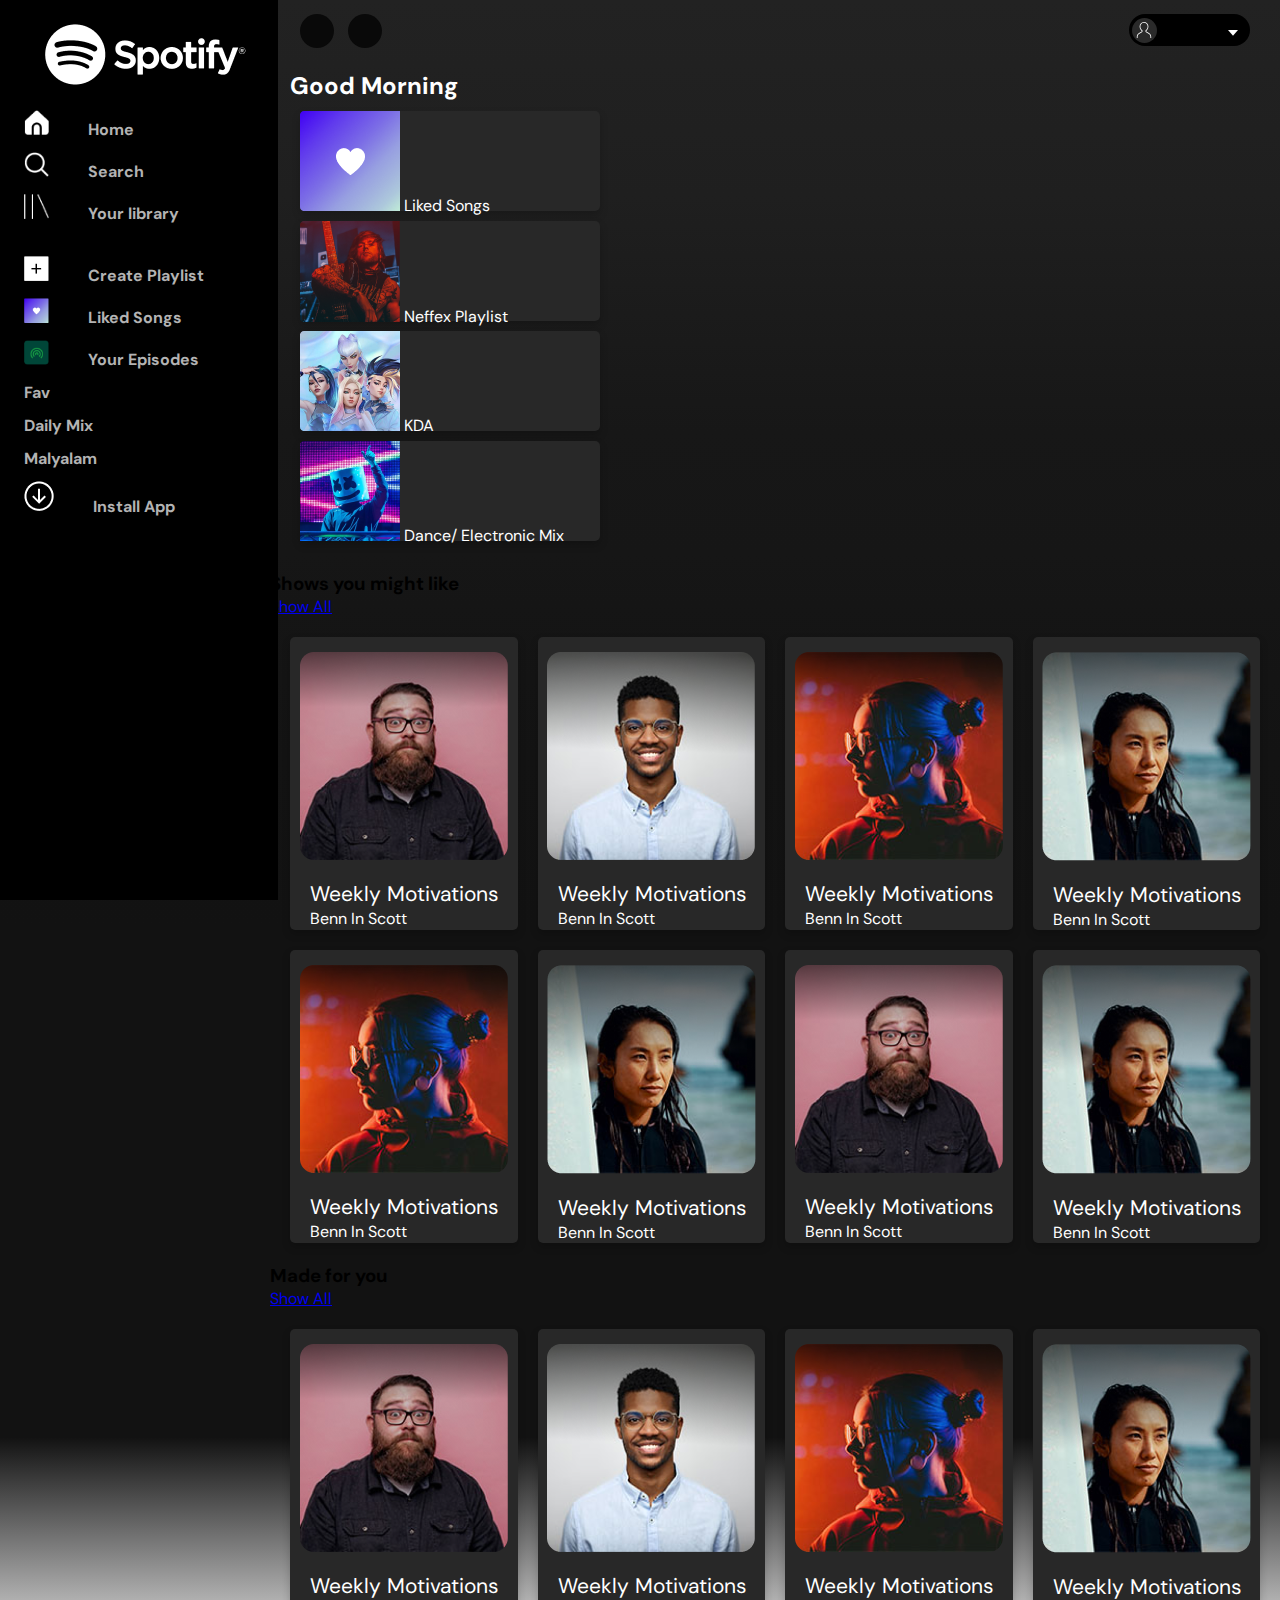
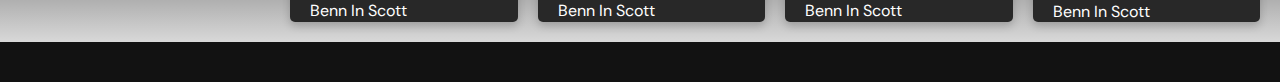
==== index.html @ f08b29c5 "half project is complete" ====
<!DOCTYPE html>
<html lang="en">

<head>
  <meta charset="UTF-8" />
  <meta name="viewport" content="width=device-width, initial-scale=1.0" />
  <title>Spotify - Web Player: Music for everyone</title>
  <!-- added external css sheet -->
  <link rel="stylesheet" href="styles.css" />
  <link rel="stylesheet" href="https://cdn.jsdelivr.net/npm/bootstrap@5.2.3/dist/css/bootstrap.min.css"
    integrity="sha384-rbsA2VBKQhggwzxH7pPCaAqO46MgnOM80zW1RWuH61DGLwZJEdK2Kadq2F9CUG65" crossorigin="anonymous" />
  <link rel="stylesheet" href="https://cdnjs.cloudflare.com/ajax/libs/font-awesome/5.14.0/css/all.min.css"
    integrity="sha512-1PKOgIY59xJ8Co8+NE6FZ+LOAZKjy+KY8iq0G4B3CyeY6wYHN3yt9PW0XpSriVlkMXe40PTKnXrLnZ9+fkDaog=="
    crossorigin="anonymous" />

  <link href='https://fonts.googleapis.com/css?family=DM Sans' rel='stylesheet'>
</head>

<body>
  <header>
    <div class="logo">
      <a href="#">
        <img src="/images/Spotify logo.png" alt="logo" />
      </a>
    </div>
    <div class="navigation">
      <ul>

        <li class="nav-links">
          <a href="#">
            <img src="/images/Home.png" alt="logo" class="img" />
            <span class="nav-list"> Home </span>
          </a>
        </li>

        <li class="nav-links">
          <a href="#">
            <img src="/images/Search.png" alt="logo" class="img" />
            <span class="nav-list"> Search </span>
          </a>
        </li>
        <li class="nav-links">
          <a href="#">
            <img src="/images/Your library.png" alt="logo" class="img" />
            <span class="nav-list"> Your library </span>
          </a>
        </li>
      </ul>
      <ul>
        <li class="nav-links">
          <a href="#">
            <img src="/images/plus.png" alt="logo" class="img" />
            <span class="nav-list"> Create Playlist </span>
          </a>
        </li>
        <li class="nav-links">
          <a href="#">
            <img src="/images/purpleheart.png" alt="logo" class="img" />
            <span class="nav-list"> Liked Songs </span>
          </a>
        </li>
        <li class="nav-links">
          <a href="#">
            <img src="/images/podcast.png" alt="logo" class="img" />
            <span class="nav-list"> Your Episodes </span>
          </a>
        </li>
        <li class="p-1 pt-2"><a href="#">
            Fav
          </a></li>
        <li class="p-1"><a href="#"> Daily Mix</a> </li>
        <li class="p-1"> <a href="#"> Malyalam</a> </li>
        <!-- <li class="p-1"><a href="#">Discover Weekly</a> </li>
        <li class="p-1"><a href="#">EDM/Popular</a> </li> -->

        <li class="download pt-3">
          <a href="#">
            <img src="/images/download.png" alt="download" />
            <span class="nav-list"> Install App</span>
          </a>
        </li>
      </ul>

    </div>
  </header>

  <main>
    <div class="topbar">
      <div class="prev-next-buttons">
        <button type="button" class="fa fas fa-chevron-left"></button>
        <button type="button" class="fa fas fa-chevron-right"></button>
      </div>
      <button class="profile">
        <div class="p-pic">
          <svg width="16" height="16" fill="currentColor" viewBox="0 0 18 20" xmlns="http://www.w3.org/2000/svg"
            data-testid="user-icon">
            <path
              d="M15.216 13.717L12 11.869C11.823 11.768 11.772 11.607 11.757 11.521C11.742 11.435 11.737 11.267 11.869 11.111L13.18 9.57401C14.031 8.58001 14.5 7.31101 14.5 6.00001V5.50001C14.5 3.98501 13.866 2.52301 12.761 1.48601C11.64 0.435011 10.173 -0.0879888 8.636 0.0110112C5.756 0.198011 3.501 2.68401 3.501 5.67101V6.00001C3.501 7.31101 3.97 8.58001 4.82 9.57401L6.131 11.111C6.264 11.266 6.258 11.434 6.243 11.521C6.228 11.607 6.177 11.768 5.999 11.869L2.786 13.716C1.067 14.692 0 16.526 0 18.501V20H1V18.501C1 16.885 1.874 15.385 3.283 14.584L6.498 12.736C6.886 12.513 7.152 12.132 7.228 11.691C7.304 11.251 7.182 10.802 6.891 10.462L5.579 8.92501C4.883 8.11101 4.499 7.07201 4.499 6.00001V5.67101C4.499 3.21001 6.344 1.16201 8.699 1.00901C9.961 0.928011 11.159 1.35601 12.076 2.21501C12.994 3.07601 13.5 4.24301 13.5 5.50001V6.00001C13.5 7.07201 13.117 8.11101 12.42 8.92501L11.109 10.462C10.819 10.803 10.696 11.251 10.772 11.691C10.849 12.132 11.115 12.513 11.503 12.736L14.721 14.585C16.127 15.384 17.001 16.884 17.001 18.501V20H18.001V18.501C18 16.526 16.932 14.692 15.216 13.717Z"
              fill="#fff"></path>
          </svg>
        </div>
        <span class="text-white mr-2">Yourname</span>
        <div class="expand-arrow">
          <svg role="img" height="16" width="16" viewBox="0 0 16 16">
            <path d="M13 10L8 4.206 3 10z" fill="#fff"></path>
          </svg>
        </div>
      </button>
    </div>
    <div id="main-scroll-page">
      <section id="featured">
        <!-- Featured Section content -->

        <div class="container">
          <div class="row">
            <h2>
              Good Morning
            </h2>
            <div class="playlist-card">

              <img src="images/imgs/Purple-big.png" alt="liked">
              <span class="px-3">Liked Songs</span>
            </div>
            <div class=" playlist-card">

              <img src="images/imgs/singer4.png" alt="n-P">
              <span class="px-3">Neffex Playlist</span>
            </div>
            <div class="playlist-card">

              <img src="images/imgs/KDA.png" alt="KDA">
              <span class="px-3">KDA</span>
            </div>
            <div class="playlist-card">

              <img src="images/imgs/marshmellow.png" alt="marshmellow">
              <span class="px-2">Dance/ Electronic Mix</span>
            </div>
          </div>
        </div>


      </section>
      <div id="multiple-playlistGrid">
        <div>
          <div id="playlistGrid-title">
            <!-- Playlist Grid title -->
            <div class="d-flex justify-content-between">
              <h3 class="text-white px-4 strong text-left ">
                Shows you might like
              </h3>
              <p class="px-5 text-right"><a href="#" class="nav-link text-white"> Show All</a> </p>
            </div>
          </div>
          <section id="playlistGrid">
            <!-- Playlist Grid content -->
  
            <div class="playlist-card">
              <img src="images/imgs/singer1.png" alt="1">
              <div class="title">Weekly Motivations</div>
              <p class="pl-1">Benn In Scott</p>
            </div>
            <div class="playlist-card">
              <img src="images/imgs/singer2.png" alt="2">
              <div class="title">Weekly Motivations</div>
              <p class="pl-1">Benn In Scott</p>
            </div>
            <div class="playlist-card">
              <img src="images/imgs/singer3.png" alt="3">
              <div class="title">Weekly Motivations</div>
              <p class="pl-1">Benn In Scott</p>
            </div>
            <div class="playlist-card">
              <img src="images/imgs/singer5.png" alt="4">
              <div class="title">Weekly Motivations</div>
              <p class="pl-1">Benn In Scott</p>
            </div>
            <div class="playlist-card">
              <img src="images/imgs/singer3.png" alt="1">
              <div class="title">Weekly Motivations</div>
              <p class="pl-1">Benn In Scott</p>
            </div>
            <div class="playlist-card">
              <img src="images/imgs/singer5.png" alt="2">
              <div class="title">Weekly Motivations</div>
              <p class="pl-1">Benn In Scott</p>
            </div>
            <div class="playlist-card">
              <img src="images/imgs/singer1.png" alt="3">
              <div class="title">Weekly Motivations</div>
              <p class="pl-1">Benn In Scott</p>
            </div>
            <div class="playlist-card">
              <img src="images/imgs/singer5.png" alt="4">
              <div class="title">Weekly Motivations</div>
              <p class="pl-1">Benn In Scott</p>
            </div>
          </section>
        </div>
       
        <div>
            <!-- Grid 2 Made for you -->
          <div id="playlistGrid-title">
            <!-- Playlist Grid title -->
            <div class="d-flex justify-content-between">
              <h3 class="text-white px-4 strong text-left ">
                Made for you
              </h3>
              <p class="px-5 text-right"><a href="#" class="nav-link text-white"> Show All</a> </p>
            </div>
          </div>
    
          <section id="playlistGrid">
            <!-- Playlist Grid content -->
    
            <div class="playlist-card">
              <img src="images/imgs/singer1.png" alt="1">
              <div class="title">Weekly Motivations</div>
              <p class="pl-1">Benn In Scott</p>
            </div>
            <div class="playlist-card">
              <img src="images/imgs/singer2.png" alt="2">
              <div class="title">Weekly Motivations</div>
              <p class="pl-1">Benn In Scott</p>
            </div>
            <div class="playlist-card">
              <img src="images/imgs/singer3.png" alt="3">
              <div class="title">Weekly Motivations</div>
              <p class="pl-1">Benn In Scott</p>
            </div>
            <div class="playlist-card">
              <img src="images/imgs/singer5.png" alt="4">
              <div class="title">Weekly Motivations</div>
              <p class="pl-1">Benn In Scott</p>
            </div>
          </section>
        </div>

        <div></div>
      </div>
    </div>

    </div>
   
    <section id="playlistDetail">
      <!-- Playlist Detail Page content -->
    </section>
    <section id="browse">
      <!-- Browse Section content -->
    </section>

  </main>
  <script src="https://cdn.jsdelivr.net/npm/bootstrap@5.2.3/dist/js/bootstrap.min.js"
    integrity="sha384-cuYeSxntonz0PPNlHhBs68uyIAVpIIOZZ5JqeqvYYIcEL727kskC66kF92t6Xl2V"
    crossorigin="anonymous"></script>
</body>

</html>
---- styles.css ----
* {
    padding: 0;
    margin: 0;
    
  }
  body {
    font-family: 'DM Sans', sans-serif !important;
  }

header {
    position: fixed;
    left: 0;
    top: 0;
    bottom: 0;
    background-color: #000000;
    padding: 24px;
    color: white;
}

header .logo {
  width: 200px;
  height: 60px;
    padding-left: 20px;
    padding-right: 10px;
}
header .img {
    width: 25px;
    height: 25px;
}
header .navigation ul {
    list-style: none;
    margin-top: 20px;
  }
  header .navigation ul li {
    padding: 6px 0px;
  }
  header .navigation ul li a {
    color: #b3b3b3;
    text-decoration: none;
    font-weight: bold;
  }
  header .navigation ul li a:hover,
  header .navigation ul li a:active,
  header .navigation ul li a:focus {
    color: #ffffff;
  }
  header .navigation ul li a:hover .fa,
  header .navigation ul li a:active .fa,
  header .navigation ul li a:focus .fa {
    color: #b3b3b3;
  }
  header .navigation ul li .fa {
    font-size: 20px;
    margin-right: 10px;
  }
  header .navigation ul li a:hover .fa:hover,
  header .navigation ul li a:hover .fa:active,
  header .navigation ul li a:hover .fa:focus {
    color: #ffffff;
  }
header .download{
   position: sticky;

}
header .nav-list {
    padding-left: 35px;
}

header .search {
    /* And finally some styling for the search functionality */
}
main{
    
background: linear-gradient(180deg, #222222 0%, #1F1F1F 11.64%, #171717 25.66%, #161616 32.94%, #151515 35.98%, #131313 44.89%, #121212 55.22%, #121212 75.34%, #121212 85.45%, rgba(18, 18, 18, 0) 100%);

} 
.topbar {
  position: fixed;
    top: 0;
    left: 270px;
    right: 0;
    display: flex;
    justify-content: space-between !important;
    padding: 14px 30px;
  }
  .topbar .prev-next-buttons button {
    color: #7a7a7a;
    cursor: not-allowed;
    width: 34px;
    height: 34px;
    border-radius: 100%;
    font-size: 18px;
    border: 0px;
    background-color: #090909;
    margin-right: 10px;
  }
  .topbar .profile{
    border: 0;
    display: flex;
    flex-direction: row;
    align-items: center;
    height: 32px;
    border-radius: 16px;
    padding: 1px;
    background-color: #000;

  }
  .topbar .p-pic{
    width: 25px;
    height: 25px;
    background-color: #2a2a2a;
    border-radius: 50%;
    margin-right: 8px;
    margin-left: 2px;
    display: grid;
    place-items: center;
}
.topbar .expand-arrow{
  transform: rotateZ(180deg);
    margin-right: 8px;
}
#main-scroll-page{
  margin-left: 270px;
}
#featured {
    display: flex;
    flex-wrap: wrap;
    justify-content: space-between;
    padding: 20px;
    color: white;
    padding-top: 70px;
}

#featured .playlist-card {
    margin: 10px;
    padding: 0px;
    background-color: #282828;
    border-radius: 5px;
    box-shadow: 0 4px 8px 0 rgba(0, 0, 0, 0.2);
    height: 100px;
    width: 300px;
}

#musicPlayer {
  position: fixed;
    bottom: 0;
    width: 100%;
    display: flex;
    align-items: center;
    padding: 6px;
    background-color: #181818;
    color: white;
}


#musicPlayer .track-info {
  /* And some styling for the track info here */
    display: flex;
    align-items: center;
}

#musicPlayer .track-info .name{
  font-weight: bolder;
}

#musicPlayer .track-info .artist{
  font-size:10px ;
}
#musicPlayer .playback {
  /* We can add styling specifically for the play/pause, next/prev buttons here */
  display: flex;
  flex-direction: column;
  align-items: center;
  padding-left: 30px;
  margin-left: auto;

}
#musicPlayer .playback .controls {
  /* We can add styling specifically for the play/pause, next/prev buttons here */
  display: flex;
  align-items: center;
  

}
#musicPlayer .playback .progress-bar {
  /* And finally some styling for the progress bar */
  display: flex;
  flex-direction: row;
  align-items: center;
}
#musicPlayer .playback .progress-bar .p-bar-css{
  padding: 0 10px 0 10px;
}
#musicPlayer .playback .progress-bar .time{
  font-size: 14px;
  color:#C4C4C4;
  ;
}
#musicPlayer .volume {
  /* And some styling for the volume controls */
  display: flex;
    align-items: center;
    padding-right: 20px;
    margin-left: auto;
}

#musicPlayer .volume img{
  /* And some styling for the volume controls */
  padding: 4px;
}
#playlistGrid {
    display: grid;
    
    grid-template-columns: repeat(auto-fill, minmax(200px, 1fr));
    gap: 20px;
    padding: 20px;
    color: white;
}
#playlistGrid .playlist-card {
    background-color: #282828;
    border-radius: 5px;
    overflow: hidden;
    box-shadow: 0 4px 8px 0 rgba(0, 0, 0, 0.2);
}

#playlistGrid .playlist-card img {
    display: block;
    margin-left: auto;
    margin-right: auto;
    margin-top: 15px;
    height: auto;

}

#playlistGrid .playlist-card .title {
    /* Add some styling for the title here */
    font-size: 21px;
    padding-top: 20px;
    padding-left: 20px;
}
#playlistGrid .playlist-card p {
   padding-left: 20px;
   margin-bottom: 0px;
}
#playlistDetail {
  padding: 20px;
  background-color: #121212;
  color: white;
}

#playlistDetail .header {
  display: flex;
  align-items: center;
  gap: 20px;
}

#playlistDetail .header img {
  width: 200px;
  height: 200px;
  object-fit: cover;
}

#playlistDetail .header .info {
  /* Add some styling for the playlist title, description, and other info here */
}

#playlistDetail .tracklist {
  margin-top: 40px;
  /* Add some styling for the tracklist here */
}
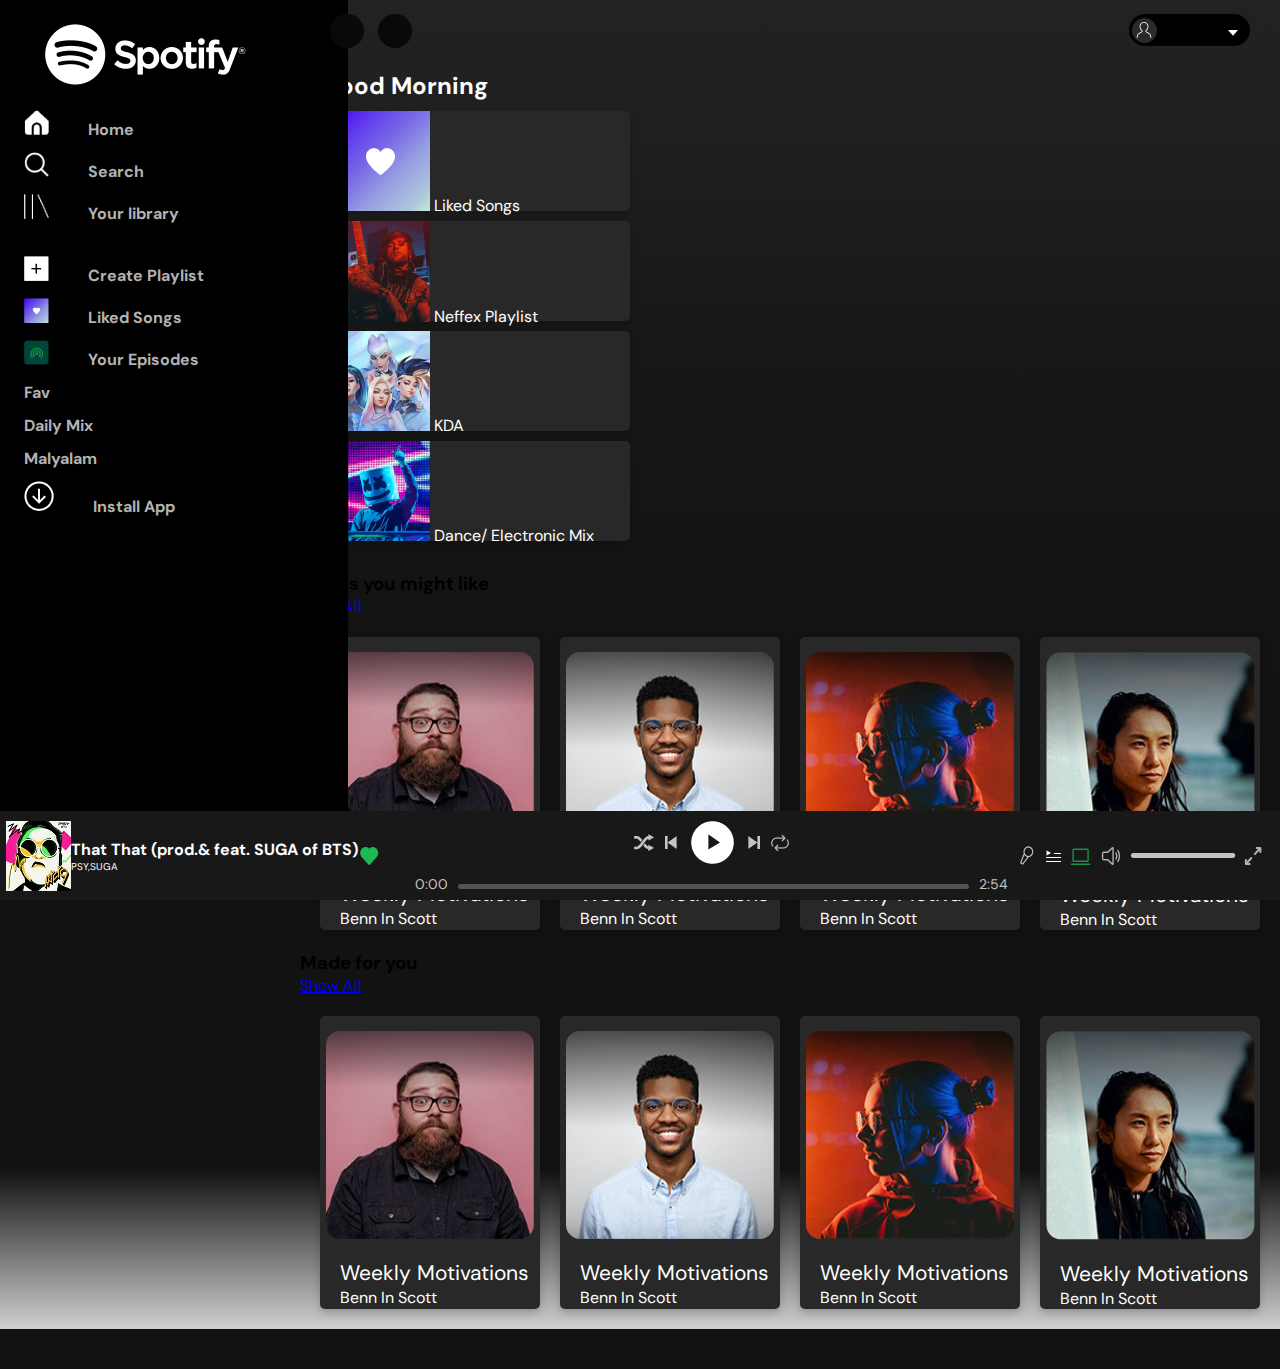
==== commit bde9fb90: "half project is complete 1 page add playback change d" ====
--- a/index.html
+++ b/index.html
@@ -20,7 +20,7 @@
   <header>
     <div class="logo">
       <a href="#">
-        <img src="/images/Spotify logo.png" alt="logo" />
+        <img src="images/Spotify logo.png" alt="logo" />
       </a>
     </div>
     <div class="navigation">
@@ -28,20 +28,20 @@
 
         <li class="nav-links">
           <a href="#">
-            <img src="/images/Home.png" alt="logo" class="img" />
+            <img src="images/Home.png" alt="logo" class="img" />
             <span class="nav-list"> Home </span>
           </a>
         </li>
 
         <li class="nav-links">
           <a href="#">
-            <img src="/images/Search.png" alt="logo" class="img" />
+            <img src="images/Search.png" alt="logo" class="img" />
             <span class="nav-list"> Search </span>
           </a>
         </li>
         <li class="nav-links">
           <a href="#">
-            <img src="/images/Your library.png" alt="logo" class="img" />
+            <img src="images/Your library.png" alt="logo" class="img" />
             <span class="nav-list"> Your library </span>
           </a>
         </li>
@@ -49,19 +49,19 @@
       <ul>
         <li class="nav-links">
           <a href="#">
-            <img src="/images/plus.png" alt="logo" class="img" />
+            <img src="images/plus.png" alt="logo" class="img" />
             <span class="nav-list"> Create Playlist </span>
           </a>
         </li>
         <li class="nav-links">
           <a href="#">
-            <img src="/images/purpleheart.png" alt="logo" class="img" />
+            <img src="images/purpleheart.png" alt="logo" class="img" />
             <span class="nav-list"> Liked Songs </span>
           </a>
         </li>
         <li class="nav-links">
           <a href="#">
-            <img src="/images/podcast.png" alt="logo" class="img" />
+            <img src="images/podcast.png" alt="logo" class="img" />
             <span class="nav-list"> Your Episodes </span>
           </a>
         </li>
@@ -75,7 +75,7 @@
 
         <li class="download pt-3">
           <a href="#">
-            <img src="/images/download.png" alt="download" />
+            <img src="images/download.png" alt="download" />
             <span class="nav-list"> Install App</span>
           </a>
         </li>
@@ -175,26 +175,6 @@
               <div class="title">Weekly Motivations</div>
               <p class="pl-1">Benn In Scott</p>
             </div>
-            <div class="playlist-card">
-              <img src="images/imgs/singer3.png" alt="1">
-              <div class="title">Weekly Motivations</div>
-              <p class="pl-1">Benn In Scott</p>
-            </div>
-            <div class="playlist-card">
-              <img src="images/imgs/singer5.png" alt="2">
-              <div class="title">Weekly Motivations</div>
-              <p class="pl-1">Benn In Scott</p>
-            </div>
-            <div class="playlist-card">
-              <img src="images/imgs/singer1.png" alt="3">
-              <div class="title">Weekly Motivations</div>
-              <p class="pl-1">Benn In Scott</p>
-            </div>
-            <div class="playlist-card">
-              <img src="images/imgs/singer5.png" alt="4">
-              <div class="title">Weekly Motivations</div>
-              <p class="pl-1">Benn In Scott</p>
-            </div>
           </section>
         </div>
        
@@ -241,7 +221,49 @@
     </div>
 
     </div>
-   
+    <section id="musicPlayer">
+      <!-- Music Player content -->
+      <div class="track-info">
+        <img src="images/imgs/that-that-psy.jpeg" alt="player" class="rounded">
+        <div class="mx-3">
+          <div class="name">That That (prod.& feat. SUGA of BTS)</div>
+          <div class="artist">PSY,SUGA</div>
+        </div>
+        <img src="images/grren-heart.png" alt="heart">
+      </div>
+      <div class="playback">
+        <div class="controls">
+          <div>
+            <img src="images/shuffle.png" alt="">
+          </div>
+          <div>
+            <img src="images/previous.png" alt="">
+          </div>
+          <div>
+            <img src="images/gridicons_play.png" alt="">
+          </div>
+          <div>
+            <img src="images/next.png" alt="">
+          </div>
+          <div>
+            <img src="images/loop.png" alt="">
+          </div>
+        </div>
+        <div class="progress-bar">
+          <div class="time">0:00</div>
+          <div class="p-bar-css"><img src="images/music-bar.png"></div>
+          <div class="time">2:54</div>
+        </div>
+      </div>
+      <div class="volume">
+        <img src="images/microphone.png" alt="">
+        <img src="images/list.png" alt="">
+        <img src="images/carbon_laptop.png" alt="">
+        <img src="images/speaker-white.png" alt="">
+        <img src="images/volume-bar.png" alt="">
+        <img src="images/strech.png" alt="">
+      </div>
+    </section>
     <section id="playlistDetail">
       <!-- Playlist Detail Page content -->
     </section>
--- a/styles.css
+++ b/styles.css
@@ -15,6 +15,7 @@
     background-color: #000000;
     padding: 24px;
     color: white;
+    width: 300px;
 }
 
 header .logo {
@@ -59,7 +60,7 @@
     color: #ffffff;
   }
 header .download{
-   position: sticky;
+   
 
 }
 header .nav-list {
@@ -77,7 +78,7 @@
 .topbar {
   position: fixed;
     top: 0;
-    left: 270px;
+    left: 300px;
     right: 0;
     display: flex;
     justify-content: space-between !important;
@@ -120,7 +121,7 @@
     margin-right: 8px;
 }
 #main-scroll-page{
-  margin-left: 270px;
+  margin-left: 300px;
 }
 #featured {
     display: flex;
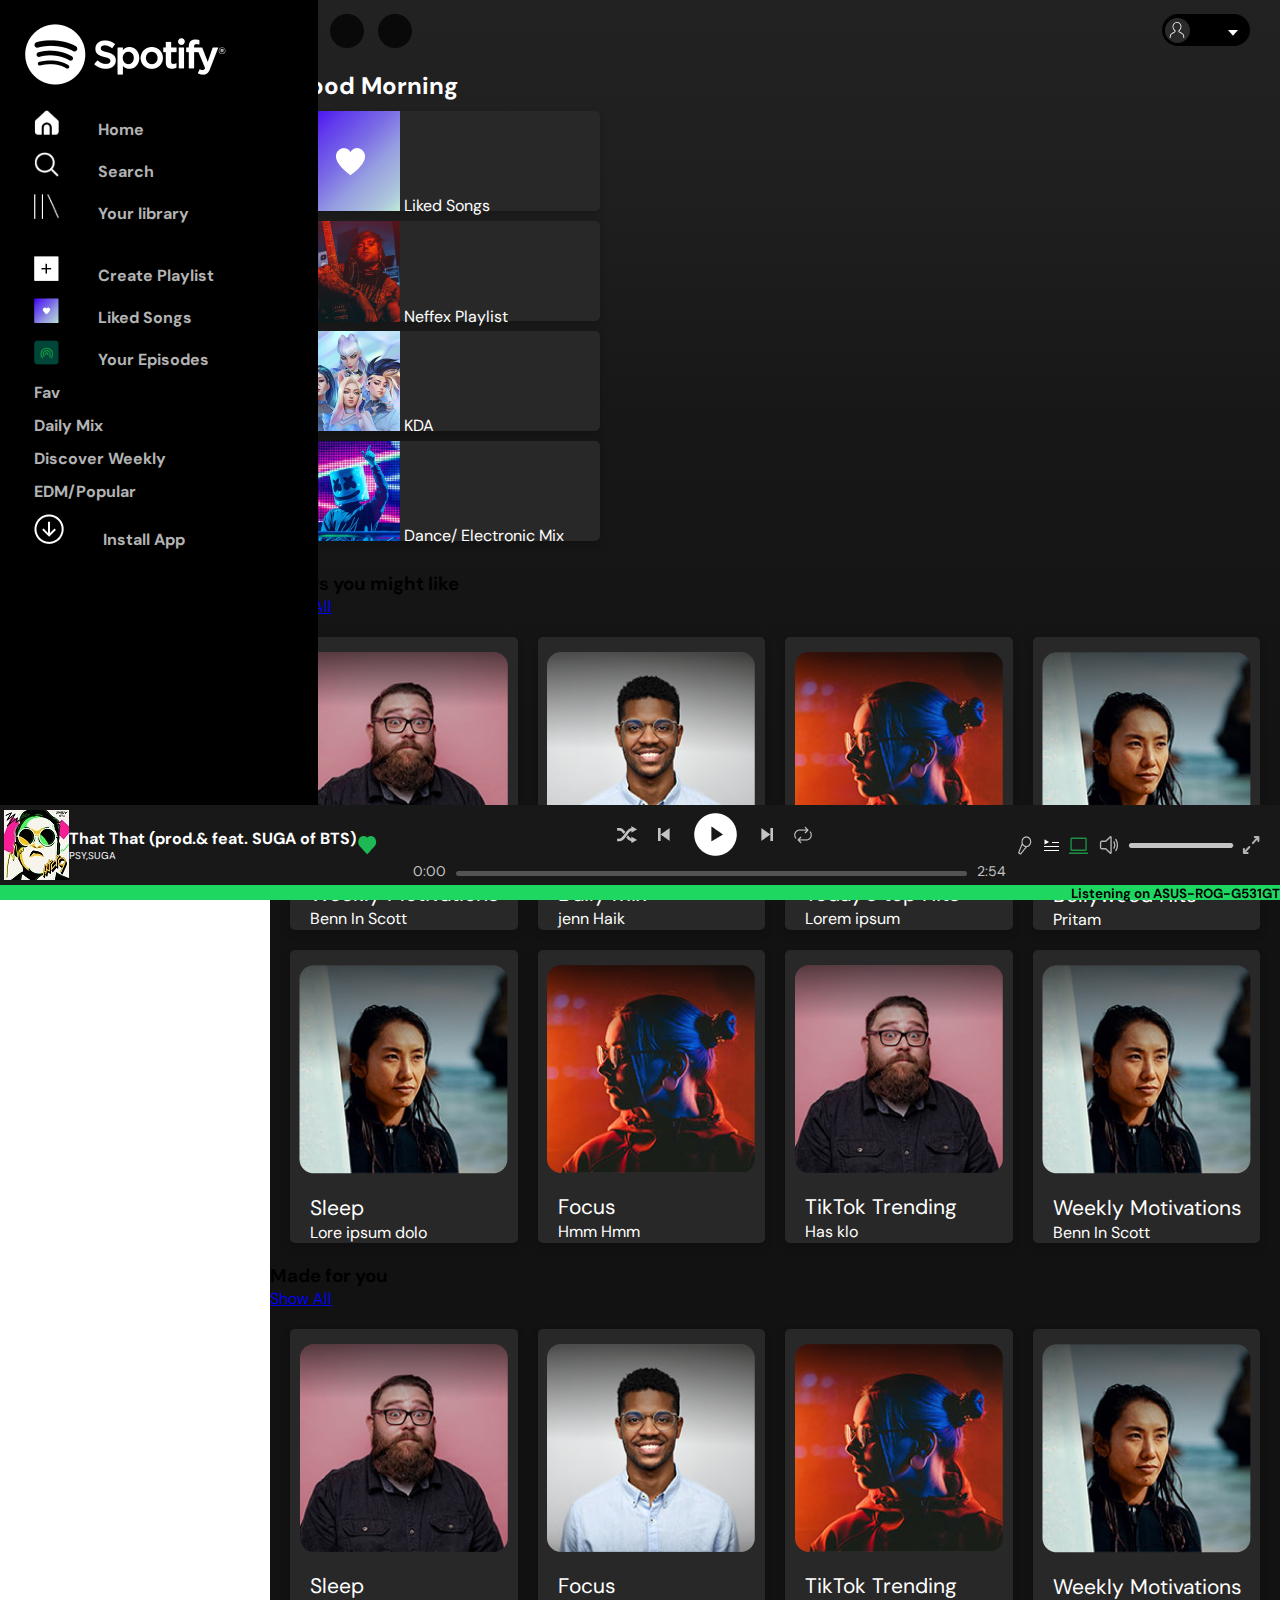
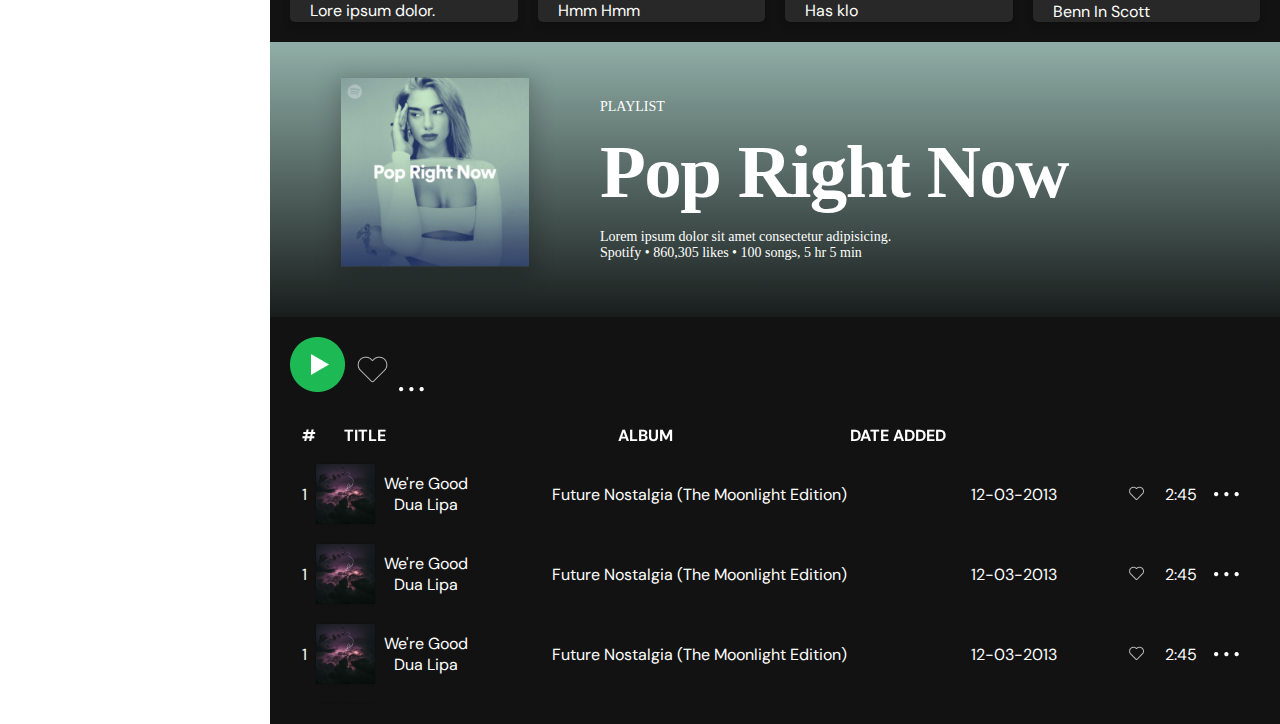
==== commit b5e22189: "Spotify final project" ====
--- a/index.html
+++ b/index.html
@@ -40,7 +40,7 @@
           </a>
         </li>
         <li class="nav-links">
-          <a href="#">
+          <a href="playlist.html">
             <img src="images/Your library.png" alt="logo" class="img" />
             <span class="nav-list"> Your library </span>
           </a>
@@ -54,13 +54,13 @@
           </a>
         </li>
         <li class="nav-links">
-          <a href="#">
+          <a href="playlist.html">
             <img src="images/purpleheart.png" alt="logo" class="img" />
             <span class="nav-list"> Liked Songs </span>
           </a>
         </li>
         <li class="nav-links">
-          <a href="#">
+          <a href="playlist.html">
             <img src="images/podcast.png" alt="logo" class="img" />
             <span class="nav-list"> Your Episodes </span>
           </a>
@@ -68,10 +68,11 @@
         <li class="p-1 pt-2"><a href="#">
             Fav
           </a></li>
-        <li class="p-1"><a href="#"> Daily Mix</a> </li>
-        <li class="p-1"> <a href="#"> Malyalam</a> </li>
-        <!-- <li class="p-1"><a href="#">Discover Weekly</a> </li>
-        <li class="p-1"><a href="#">EDM/Popular</a> </li> -->
+        <li class="p-1"><a href="playlistGrid"> Daily Mix</a> </li>
+        
+        <!-- <li class="p-1"> <a href="#"> Malyalam</a> </li> -->
+        <li class="p-1"><a href="playlist.html">Discover Weekly</a> </li>
+        <li class="p-1"><a href="#playlistGrid">EDM/Popular</a> </li>
 
         <li class="download pt-3">
           <a href="#">
@@ -99,7 +100,7 @@
               fill="#fff"></path>
           </svg>
         </div>
-        <span class="text-white mr-2">Yourname</span>
+        <span class="text-white mr-2">Jack</span>
         <div class="expand-arrow">
           <svg role="img" height="16" width="16" viewBox="0 0 16 16">
             <path d="M13 10L8 4.206 3 10z" fill="#fff"></path>
@@ -149,7 +150,7 @@
               <h3 class="text-white px-4 strong text-left ">
                 Shows you might like
               </h3>
-              <p class="px-5 text-right"><a href="#" class="nav-link text-white"> Show All</a> </p>
+              <p class="px-5 text-right"><a href="playlist.html" class="nav-link text-white"> Show All</a> </p>
             </div>
           </div>
           <section id="playlistGrid">
@@ -162,13 +163,35 @@
             </div>
             <div class="playlist-card">
               <img src="images/imgs/singer2.png" alt="2">
-              <div class="title">Weekly Motivations</div>
-              <p class="pl-1">Benn In Scott</p>
+              <div class="title">Daily mix</div>
+              <p class="pl-1">jenn Haik </p>
             </div>
             <div class="playlist-card">
               <img src="images/imgs/singer3.png" alt="3">
-              <div class="title">Weekly Motivations</div>
-              <p class="pl-1">Benn In Scott</p>
+              <div class="title">Today's top Hits</div>
+              <p class="pl-1">Lorem ipsum</p>
+            </div>
+            <div class="playlist-card">
+              <img src="images/imgs/singer5.png" alt="4">
+              <div class="title">Bollywood Hits</div>
+              <p class="pl-1">Pritam</p>
+            </div>
+            <!-- Playlist Grid content -->
+    
+            <div class="playlist-card">
+              <img src="images/imgs/singer5.png" alt="1">
+              <div class="title">Sleep</div>
+              <p class="pl-1">Lore ipsum dolo</p>
+            </div>
+            <div class="playlist-card">
+              <img src="images/imgs/singer3.png" alt="2">
+              <div class="title">Focus</div>
+              <p class="pl-1">Hmm Hmm</p>
+            </div>
+            <div class="playlist-card">
+              <img src="images/imgs/singer1.png" alt="3">
+              <div class="title">TikTok Trending</div>
+              <p class="pl-1">Has klo</p>
             </div>
             <div class="playlist-card">
               <img src="images/imgs/singer5.png" alt="4">
@@ -186,7 +209,7 @@
               <h3 class="text-white px-4 strong text-left ">
                 Made for you
               </h3>
-              <p class="px-5 text-right"><a href="#" class="nav-link text-white"> Show All</a> </p>
+              <p class="px-5 text-right"><a href="index.html" class="nav-link text-white"> Show All</a> </p>
             </div>
           </div>
     
@@ -195,18 +218,18 @@
     
             <div class="playlist-card">
               <img src="images/imgs/singer1.png" alt="1">
-              <div class="title">Weekly Motivations</div>
-              <p class="pl-1">Benn In Scott</p>
+              <div class="title">Sleep</div>
+              <p class="pl-1">Lore ipsum dolor.</p>
             </div>
             <div class="playlist-card">
               <img src="images/imgs/singer2.png" alt="2">
-              <div class="title">Weekly Motivations</div>
-              <p class="pl-1">Benn In Scott</p>
+              <div class="title">Focus</div>
+              <p class="pl-1">Hmm Hmm</p>
             </div>
             <div class="playlist-card">
               <img src="images/imgs/singer3.png" alt="3">
-              <div class="title">Weekly Motivations</div>
-              <p class="pl-1">Benn In Scott</p>
+              <div class="title">TikTok Trending</div>
+              <p class="pl-1">Has klo</p>
             </div>
             <div class="playlist-card">
               <img src="images/imgs/singer5.png" alt="4">
@@ -215,9 +238,9 @@
             </div>
           </section>
         </div>
-
-        <div></div>
-      </div>
+      </div>
+
+      
     </div>
 
     </div>
@@ -227,27 +250,26 @@
         <img src="images/imgs/that-that-psy.jpeg" alt="player" class="rounded">
         <div class="mx-3">
           <div class="name">That That (prod.& feat. SUGA of BTS)</div>
+          <div class="name-small">That That</div>
           <div class="artist">PSY,SUGA</div>
         </div>
         <img src="images/grren-heart.png" alt="heart">
       </div>
       <div class="playback">
         <div class="controls">
-          <div>
+          
             <img src="images/shuffle.png" alt="">
-          </div>
-          <div>
+          
+          
             <img src="images/previous.png" alt="">
-          </div>
-          <div>
+          
+          
             <img src="images/gridicons_play.png" alt="">
-          </div>
-          <div>
+          
             <img src="images/next.png" alt="">
-          </div>
-          <div>
+          
             <img src="images/loop.png" alt="">
-          </div>
+          
         </div>
         <div class="progress-bar">
           <div class="time">0:00</div>
@@ -264,12 +286,208 @@
         <img src="images/strech.png" alt="">
       </div>
     </section>
-    <section id="playlistDetail">
-      <!-- Playlist Detail Page content -->
+    <div class="footer-green">
+    <div class="footer-text">  Listening on ASUS-ROG-G531GT</div>
+
+    </div>
+    <div id="playlist-page">
+      <section id="playlistDetail">
+        <!-- Playlist Detail Page content -->
+       
+          <div class="header">
+           <a href="playlist.html"><img src="images/imgs/dua.png" alt="cover"></a>
+            <div class="info"><div class="text-small">PLAYLIST</div>
+              <div class="playlist-title">
+                Pop Right Now
+              </div>
+              <div>
+                Lorem ipsum dolor sit amet consectetur adipisicing.
+              </div>
+              <div>
+               <bold>Spotify </bold><span class="text-muted px-1"> <span class="text-white">• </span>
+                860,305 likes <span class="text-white">• </span>100 songs, 5 hr 5 min</span>
+              </div>
+            </div>
+            
+          </div>
+      </section>
+      <section id="browseSection">
+        <!-- Browse Section content -->
+       <div class="genreTop">
+       <a href="playlist.html"><img src="images/play.png" alt="play"></a> 
+        <img src="images/heart2.png" alt="heart">
+        <img src="images/three-dot.png" alt="...">
+       </div>
+      <div class="table-wrapper">
+        <table class="custom-table">
+          <thead>
+            <tr class="border-bottom">
+              <th class="heads-text"># &#160 &#160 &#160 TITLE</th>
+              <th class="heads-text">ALBUM</th>
+              <th class="heads-text">DATE ADDED</th>
+              <th class="heads-text"></th>
+            </tr>
+          </thead>
+          <tbody>
+            <tr >
+            <td>
+                1
+                <img src="images/imgs/album1.png" alt="album">
+                <div class="songname">
+                    <div>We're Good</div>
+                    <div>Dua Lipa</div>
+                </div>
+            </td>
+            <td>Future Nostalgia (The Moonlight Edition)</td>
+            <td>12-03-2013</td>
+            <td>
+                <div class="more-css">
+                    <img src="images/heart.png" alt="like">
+                    2:45
+                    <img src="images/three-dot.png" alt="...">
+                </div>
+            </td>
+          </tr>
+          <tr >
+            <td>
+                1
+                <img src="images/imgs/album1.png" alt="album">
+                <div class="songname">
+                    <div>We're Good</div>
+                    <div>Dua Lipa</div>
+                </div>
+            </td>
+            <td>Future Nostalgia (The Moonlight Edition)</td>
+            <td>12-03-2013</td>
+            <td>
+                <div class="more-css">
+                    <img src="images/heart.png" alt="like">
+                    2:45
+                    <img src="images/three-dot.png" alt="...">
+                </div>
+            </td>
+          </tr>
+          <tr >
+            <td>
+                1
+                <img src="images/imgs/album1.png" alt="album">
+                <div class="songname">
+                    <div>We're Good</div>
+                    <div>Dua Lipa</div>
+                </div>
+            </td>
+            <td>Future Nostalgia (The Moonlight Edition)</td>
+            <td>12-03-2013</td>
+            <td>
+                <div class="more-css">
+                    <img src="images/heart.png" alt="like">
+                    2:45
+                    <img src="images/three-dot.png" alt="...">
+                </div>
+            </td>
+          </tr>
+          <tr >
+            <td>
+                1
+                <img src="images/imgs/album1.png" alt="album">
+                <div class="songname">
+                    <div>We're Good</div>
+                    <div>Dua Lipa</div>
+                </div>
+            </td>
+            <td>Future Nostalgia (The Moonlight Edition)</td>
+            <td>12-03-2013</td>
+            <td>
+                <div class="more-css">
+                    <img src="images/heart.png" alt="like">
+                    2:45
+                    <img src="images/three-dot.png" alt="...">
+                </div>
+            </td>
+          </tr>
+          <tr >
+            <td>
+                1
+                <img src="images/imgs/album1.png" alt="album">
+                <div class="songname">
+                    <div>We're Good</div>
+                    <div>Dua Lipa</div>
+                </div>
+            </td>
+            <td>Future Nostalgia (The Moonlight Edition)</td>
+            <td>12-03-2013</td>
+            <td>
+                <div class="more-css">
+                    <img src="images/heart.png" alt="like">
+                    2:45
+                    <img src="images/three-dot.png" alt="...">
+                </div>
+            </td>
+          </tr>
+          <tr >
+            <td>
+                1
+                <img src="images/imgs/album1.png" alt="album">
+                <div class="songname">
+                    <div>We're Good</div>
+                    <div>Dua Lipa</div>
+                </div>
+            </td>
+            <td>Future Nostalgia (The Moonlight Edition)</td>
+            <td>12-03-2013</td>
+            <td>
+                <div class="more-css">
+                    <img src="images/heart.png" alt="like">
+                    2:45
+                    <img src="images/three-dot.png" alt="...">
+                </div>
+            </td>
+          </tr>
+          <tr >
+            <td>
+                1
+                <img src="images/imgs/album1.png" alt="album">
+                <div class="songname">
+                    <div>We're Good</div>
+                    <div>Dua Lipa</div>
+                </div>
+            </td>
+            <td>Future Nostalgia (The Moonlight Edition)</td>
+            <td>12-03-2013</td>
+            <td>
+                <div class="more-css">
+                    <img src="images/heart.png" alt="like">
+                    2:45
+                    <img src="images/three-dot.png" alt="...">
+                </div>
+            </td>
+          </tr>
+          <tr >
+            <td>
+                1
+                <img src="images/imgs/album1.png" alt="album">
+                <div class="songname">
+                    <div>We're Good</div>
+                    <div>Dua Lipa</div>
+                </div>
+            </td>
+            <td>Future Nostalgia (The Moonlight Edition)</td>
+            <td>12-03-2013</td>
+            <td>
+                <div class="more-css">
+                    <img src="images/heart.png" alt="like">
+                    2:45
+                    <img src="images/three-dot.png" alt="...">
+                </div>
+            </td>
+          </tr>
+          
+          <!-- Add more rows as needed -->
+        </tbody>
+      </table>
+      </div>
     </section>
-    <section id="browse">
-      <!-- Browse Section content -->
-    </section>
+    </div>
 
   </main>
   <script src="https://cdn.jsdelivr.net/npm/bootstrap@5.2.3/dist/js/bootstrap.min.js"
--- a/styles.css
+++ b/styles.css
@@ -15,23 +15,24 @@
     background-color: #000000;
     padding: 24px;
     color: white;
-    width: 300px;
+    width: 270px;
 }
 
 header .logo {
   width: 200px;
   height: 60px;
-    padding-left: 20px;
-    padding-right: 10px;
+    /* padding-left: 20px;
+    padding-right: 10px; */
 }
 header .img {
     width: 25px;
     height: 25px;
 }
 header .navigation ul {
-    list-style: none;
-    margin-top: 20px;
-  }
+  list-style: none;
+  margin-top: 20px;
+  padding-left: 10px;
+}
   header .navigation ul li {
     padding: 6px 0px;
   }
@@ -59,22 +60,12 @@
   header .navigation ul li a:hover .fa:focus {
     color: #ffffff;
   }
-header .download{
-   
-
-}
+
 header .nav-list {
     padding-left: 35px;
 }
 
-header .search {
-    /* And finally some styling for the search functionality */
-}
-main{
-    
-background: linear-gradient(180deg, #222222 0%, #1F1F1F 11.64%, #171717 25.66%, #161616 32.94%, #151515 35.98%, #131313 44.89%, #121212 55.22%, #121212 75.34%, #121212 85.45%, rgba(18, 18, 18, 0) 100%);
-
-} 
+
 .topbar {
   position: fixed;
     top: 0;
@@ -121,7 +112,9 @@
     margin-right: 8px;
 }
 #main-scroll-page{
-  margin-left: 300px;
+  background: linear-gradient(180deg, #222222 0%, #1F1F1F 11.64%, #171717 25.66%, #161616 32.94%, #151515 35.98%, #131313 44.89%, #121212 55.22%, #121212 75.34%, #121212 85.45%, rgba(18, 18, 18, 0) 100%);
+  background-color: #121212;
+  margin-left: 270px;
 }
 #featured {
     display: flex;
@@ -144,11 +137,11 @@
 
 #musicPlayer {
   position: fixed;
-    bottom: 0;
+    bottom: 15px;
     width: 100%;
     display: flex;
     align-items: center;
-    padding: 6px;
+    padding: 4px;
     background-color: #181818;
     color: white;
 }
@@ -163,7 +156,9 @@
 #musicPlayer .track-info .name{
   font-weight: bolder;
 }
-
+#musicPlayer .track-info .name-small{
+  display: none;
+}
 #musicPlayer .track-info .artist{
   font-size:10px ;
 }
@@ -180,6 +175,10 @@
   /* We can add styling specifically for the play/pause, next/prev buttons here */
   display: flex;
   align-items: center;
+}
+#musicPlayer .playback .controls  img{
+  /* We can add styling specifically for the play/pause, next/prev buttons here */
+  padding-left: 10px;
   
 
 }
@@ -208,6 +207,21 @@
 #musicPlayer .volume img{
   /* And some styling for the volume controls */
   padding: 4px;
+}
+.footer-green{
+  position: fixed;
+  bottom: 0;
+  background-color: #1ED760;
+  height: 15px;
+  width: 100%;
+  text-align: right;
+} 
+.footer-green .footer-text{
+  color: #000;
+    font-size: smaller;
+    font-weight: 700;
+    line-height: normal;
+   
 }
 #playlistGrid {
     display: grid;
@@ -242,17 +256,26 @@
 #playlistGrid .playlist-card p {
    padding-left: 20px;
    margin-bottom: 0px;
+   
+}
+#playlist-page{
+  margin-left: 270px;
+  
 }
 #playlistDetail {
-  padding: 20px;
-  background-color: #121212;
+  padding: 10px; 
+  background: linear-gradient(180deg, #90AEA7 0%, #000 120%);
   color: white;
+ 
+  
 }
 
 #playlistDetail .header {
   display: flex;
   align-items: center;
   gap: 20px;
+  margin-left: 30px;
+
 }
 
 #playlistDetail .header img {
@@ -263,9 +286,167 @@
 
 #playlistDetail .header .info {
   /* Add some styling for the playlist title, description, and other info here */
-}
+  font-family: Circular Std;
+  font-size: 14px;
+}
+#playlistDetail .header .info .playlist-title {
+  /* Add some styling for the playlist title, description, and other info here */
+
+font-size: 75px;
+font-weight: 900;
+line-height: 114px;
+letter-spacing: -0.02em;
+text-align: left;
+}
+
 
 #playlistDetail .tracklist {
   margin-top: 40px;
   /* Add some styling for the tracklist here */
+}
+
+#browseSection {
+  padding: 20px;
+  background-color: #121212;
+  color: white;
+  
+}
+#browseSection .table-wrapper {
+  padding-top: 20px;
+}
+
+
+#browseSection .table-wrapper tbody {
+  display: block; /* to enable vertical scrolling */
+  max-height: 250px; /* e.g. */
+  overflow-y: scroll; /* keeps the scrollbar even if it doesn't need it; display purpose */
+}
+tbody::-webkit-scrollbar {
+  display: none;
+  /* for Chrome, Safari, and Opera */
+}
+
+#browseSection .table-wrapper tr {
+  display: table; /* display purpose; th's border */
+  width: 100%;
+  box-sizing: border-box; /* because of the border (Chrome needs this line, but not FF) */
+}
+
+.table-wrapper thead th {
+  position: sticky;/* make the table heads sticky */
+  top: 0px; /* table head will be placed from the top of the table and sticks to it */
+}
+/* Table Styling */
+#browseSection .table-wrapper .custom-table {
+  width: 100%;
+  border-collapse: collapse;
+  /* Remove cell spacing */
+}
+
+.custom-table th,
+.custom-table td {
+  padding: 8px 12px;
+}
+
+.custom-table th {
+  /* background-color: #f2f2f2; */
+  font-weight: bold;
+  text-align: left;
+}
+
+.custom-table tr {
+  background-color: transparent;
+}
+
+.custom-table tr:hover {
+  border-radius: 0.3125rem;
+  background: #ffffff1c;
+
+}
+tr .border-bottom {
+  margin-bottom: 10px;
+  border-bottom: 1px solid white;
+}
+
+.custom-table tr :first-child{
+  display: flex;
+  align-items: center;
+  gap: 7px;
+  
+}
+.songname {
+  text-align: center;
+}
+.more-css{
+  display: flex;
+  justify-content: space-evenly;
+  align-items: center;
+}
+@media (min-width: 1200px) {
+  #playlistGrid,
+  #browseSection .genreGrid {
+      grid-template-columns: repeat(auto-fill, minmax(200px, 1fr));
+  }
+
+  #playlistDetail .header {
+      gap: 40px;
+  }
+
+  #playlistDetail .header img {
+      width: 250px;
+      height: 250px;
+  }
+  
+}
+
+/* Medium screens */
+@media (min-width: 768px) and (max-width: 1199px) {
+  #playlistGrid,
+  #browseSection .genreGrid {
+      grid-template-columns: repeat(auto-fill, minmax(200px, 1fr));
+  }
+
+  #playlistDetail .header img {
+      width: 200px;
+      height: 200px;
+  }
+}
+
+/* Small screens */
+@media (max-width: 767px) {
+  #playlistGrid {
+      grid-template-columns: 1fr;
+  }
+
+  #playlistDetail .header {
+      flex-direction: column;
+      align-items: start;
+  }
+  #playlistDetail .header .info .playlist-title {
+    /* Add some styling for the playlist title, description, and other info here */
+  
+  font-size: 50px;
+  font-weight: 700;
+  line-height: 60px;
+  letter-spacing: -0.02em;
+  text-align: left;
+  }
+  
+
+  #playlistDetail .header img {
+      width: 100%;
+  }
+  #musicPlayer .track-info {
+    
+  }
+  #musicPlayer .track-info .name {
+    display: none;
+}
+#musicPlayer .track-info .name-small{
+  display: inline-block; 
+}
+
+#musicPlayer .track-info .artist {
+    font-size: 5px;
+}
 }